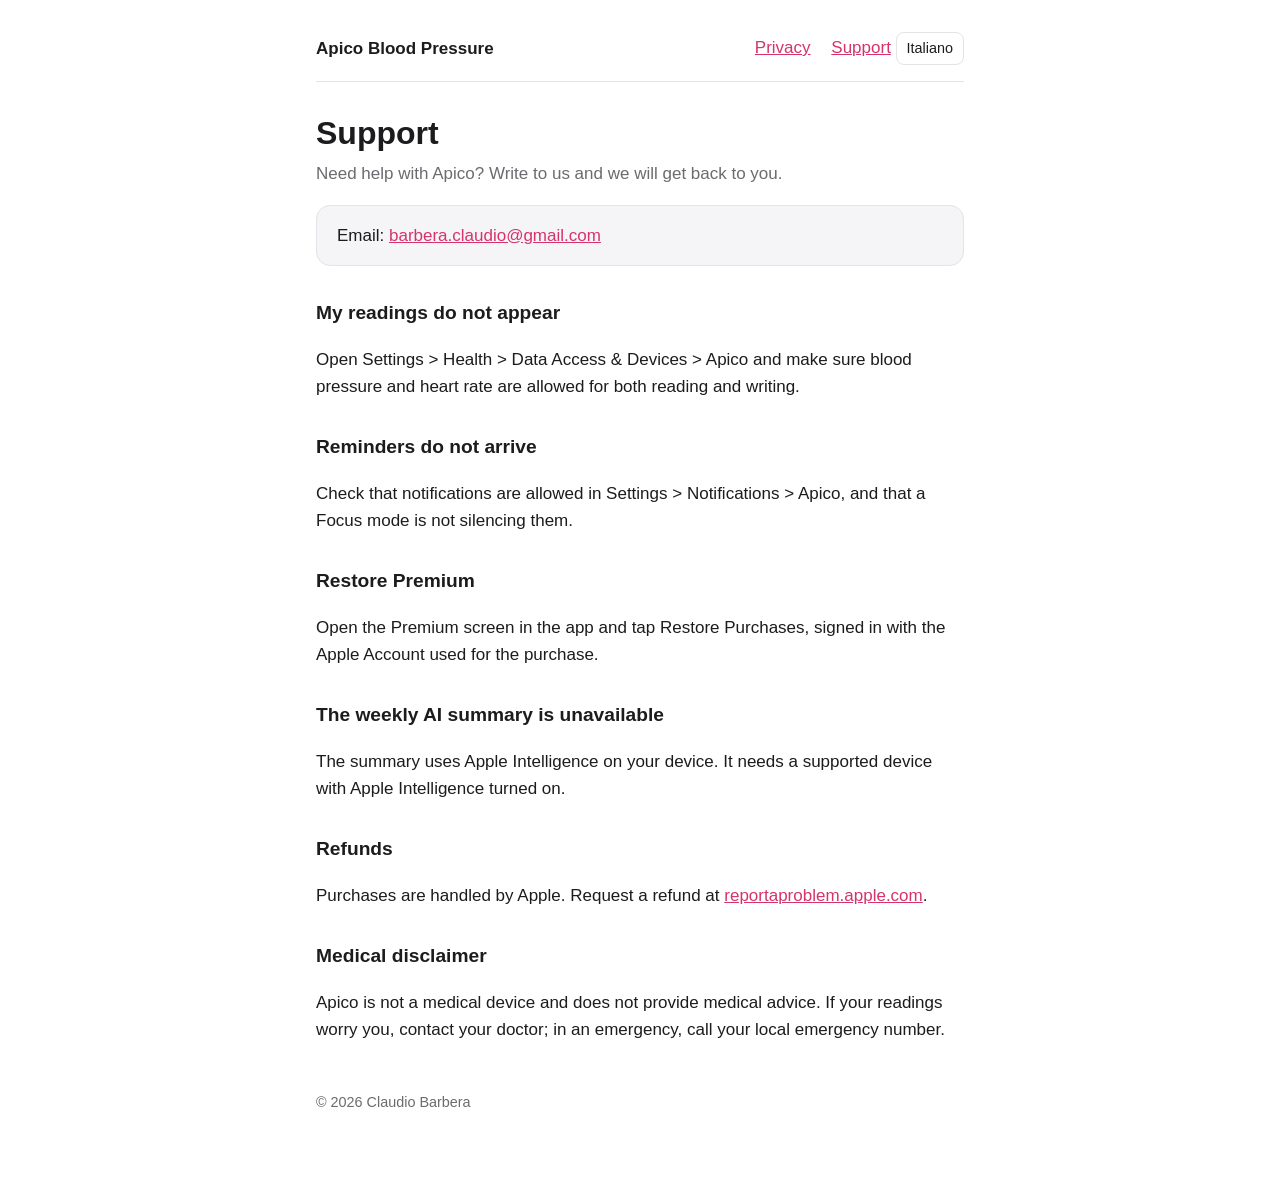
==== support.html @ 615ba4e2 "Add Apico landing, privacy policy and support pages Co-Authored-By: Claude Opus 5.5 <noreply@anthrop" ====
<!doctype html>
<html lang="en" data-lang="en">
<head>
  <meta charset="utf-8">
  <meta name="viewport" content="width=device-width, initial-scale=1">
  <title>Support – Apico Blood Pressure</title>
  <link rel="stylesheet" href="style.css">
  <script src="lang.js"></script>
</head>
<body>
<main>
  <header class="site">
    <a class="brand" href="./">Apico Blood Pressure</a>
    <nav>
      <a href="privacy.html">Privacy</a>
      <a href="support.html"><span lang="en">Support</span><span lang="it">Supporto</span></a>
      <button class="lang" type="button">Italiano</button>
    </nav>
  </header>
  <section lang="en">
    <h1>Support</h1>
    <p class="lead">Need help with Apico? Write to us and we will get back to you.</p>
    <div class="card">Email: <a href="mailto:barbera.claudio@gmail.com?subject=Apico%20Support">barbera.claudio@gmail.com</a></div>

    <h2>My readings do not appear</h2>
    <p>Open Settings &gt; Health &gt; Data Access &amp; Devices &gt; Apico and make sure blood pressure and heart rate are allowed for both reading and writing.</p>

    <h2>Reminders do not arrive</h2>
    <p>Check that notifications are allowed in Settings &gt; Notifications &gt; Apico, and that a Focus mode is not silencing them.</p>

    <h2>Restore Premium</h2>
    <p>Open the Premium screen in the app and tap Restore Purchases, signed in with the Apple Account used for the purchase.</p>

    <h2>The weekly AI summary is unavailable</h2>
    <p>The summary uses Apple Intelligence on your device. It needs a supported device with Apple Intelligence turned on.</p>

    <h2>Refunds</h2>
    <p>Purchases are handled by Apple. Request a refund at <a href="https://reportaproblem.apple.com">reportaproblem.apple.com</a>.</p>

    <h2>Medical disclaimer</h2>
    <p>Apico is not a medical device and does not provide medical advice. If your readings worry you, contact your doctor; in an emergency, call your local emergency number.</p>
  </section>
  <section lang="it">
    <h1>Supporto</h1>
    <p class="lead">Serve aiuto con Apico? Scrivici e ti risponderemo.</p>
    <div class="card">Email: <a href="mailto:barbera.claudio@gmail.com?subject=Supporto%20Apico">barbera.claudio@gmail.com</a></div>

    <h2>Le misurazioni non compaiono</h2>
    <p>Apri Impostazioni &gt; Salute &gt; Accesso ai dati e dispositivi &gt; Apico e verifica che pressione arteriosa e frequenza cardiaca siano consentite sia in lettura sia in scrittura.</p>

    <h2>I promemoria non arrivano</h2>
    <p>Controlla che le notifiche siano consentite in Impostazioni &gt; Notifiche &gt; Apico e che una modalità Full immersion non le stia silenziando.</p>

    <h2>Ripristinare Premium</h2>
    <p>Apri la schermata Premium nell'app e tocca Ripristina acquisti, con lo stesso Apple Account usato per l'acquisto.</p>

    <h2>Il riepilogo AI settimanale non è disponibile</h2>
    <p>Il riepilogo usa Apple Intelligence sul dispositivo. Serve un dispositivo compatibile con Apple Intelligence attivata.</p>

    <h2>Rimborsi</h2>
    <p>Gli acquisti sono gestiti da Apple. Richiedi un rimborso su <a href="https://reportaproblem.apple.com">reportaproblem.apple.com</a>.</p>

    <h2>Avvertenza medica</h2>
    <p>Apico non è un dispositivo medico e non fornisce consulenza medica. Se i tuoi valori ti preoccupano, contatta il tuo medico; in caso di emergenza chiama il numero di emergenza locale.</p>
  </section>
  <footer>© 2026 Claudio Barbera</footer>
</main>
</body>
</html>
---- style.css ----
:root {
  --bg: #ffffff;
  --fg: #1c1c1e;
  --muted: #6b6b70;
  --accent: #d6336c;
  --card: #f5f5f7;
  --border: #e3e3e8;
}
@media (prefers-color-scheme: dark) {
  :root {
    --bg: #111113;
    --fg: #f2f2f7;
    --muted: #a0a0a8;
    --accent: #ff6b9a;
    --card: #1c1c1f;
    --border: #2c2c31;
  }
}
* { box-sizing: border-box; }
body {
  margin: 0;
  background: var(--bg);
  color: var(--fg);
  font: 17px/1.6 -apple-system, BlinkMacSystemFont, "Segoe UI", Roboto, Helvetica, Arial, sans-serif;
}
main { max-width: 680px; margin: 0 auto; padding: 32px 16px 64px; }
header.site {
  display: flex; flex-wrap: wrap; gap: 12px;
  align-items: center; justify-content: space-between;
  margin-bottom: 32px; padding-bottom: 16px;
  border-bottom: 1px solid var(--border);
}
header.site a.brand { font-weight: 700; color: var(--fg); text-decoration: none; }
nav a { margin-left: 16px; }
nav a:first-child { margin-left: 0; }
a { color: var(--accent); }
h1 { font-size: 2rem; line-height: 1.2; margin: 0 0 8px; }
h2 { font-size: 1.2rem; margin: 32px 0 8px; }
p.lead { color: var(--muted); margin-top: 0; }
.card { background: var(--card); border: 1px solid var(--border); border-radius: 14px; padding: 16px 20px; margin: 16px 0; }
ul { padding-left: 20px; }
footer { margin-top: 48px; color: var(--muted); font-size: 0.9rem; }
.lang { border: 1px solid var(--border); background: transparent; color: var(--fg); border-radius: 8px; padding: 4px 10px; font: inherit; font-size: 0.9rem; cursor: pointer; }
html[data-lang="en"] [lang="it"], html[data-lang="it"] [lang="en"] { display: none; }
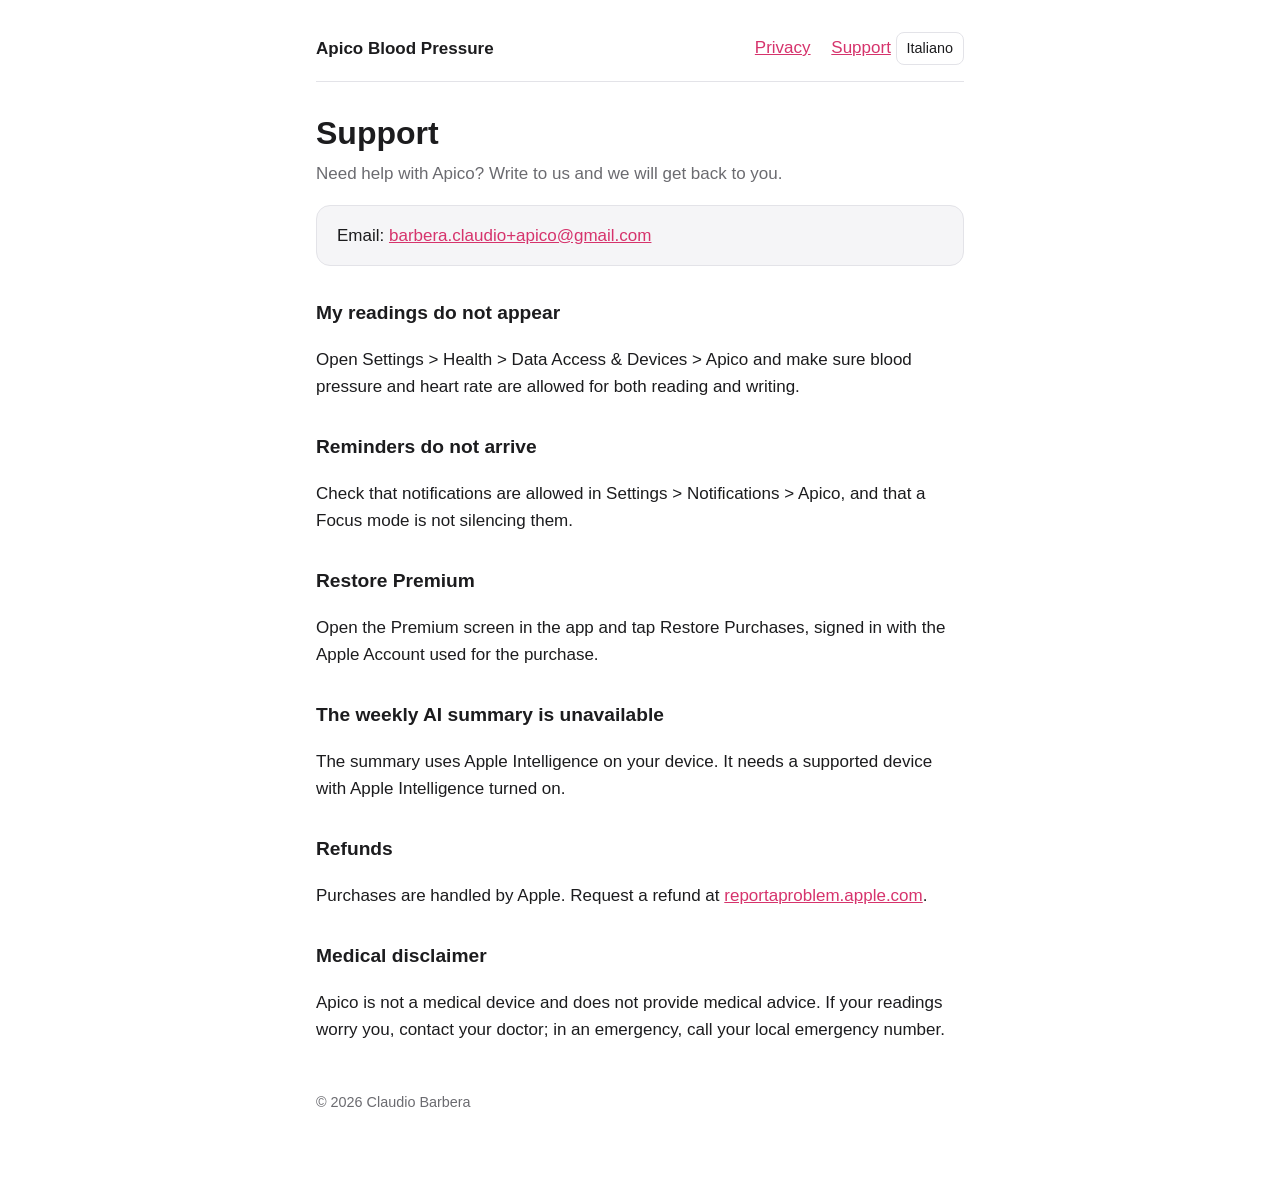
==== commit 915db345: "Use dedicated contact alias Co-Authored-By: Claude Opus 5.5 <noreply@anthropic.com>" ====
--- a/support.html
+++ b/support.html
@@ -20,7 +20,7 @@
   <section lang="en">
     <h1>Support</h1>
     <p class="lead">Need help with Apico? Write to us and we will get back to you.</p>
-    <div class="card">Email: <a href="mailto:barbera.claudio@gmail.com?subject=Apico%20Support">barbera.claudio@gmail.com</a></div>
+    <div class="card">Email: <a href="mailto:barbera.claudio+apico@gmail.com?subject=Apico%20Support">barbera.claudio+apico@gmail.com</a></div>
 
     <h2>My readings do not appear</h2>
     <p>Open Settings &gt; Health &gt; Data Access &amp; Devices &gt; Apico and make sure blood pressure and heart rate are allowed for both reading and writing.</p>
@@ -43,7 +43,7 @@
   <section lang="it">
     <h1>Supporto</h1>
     <p class="lead">Serve aiuto con Apico? Scrivici e ti risponderemo.</p>
-    <div class="card">Email: <a href="mailto:barbera.claudio@gmail.com?subject=Supporto%20Apico">barbera.claudio@gmail.com</a></div>
+    <div class="card">Email: <a href="mailto:barbera.claudio+apico@gmail.com?subject=Supporto%20Apico">barbera.claudio+apico@gmail.com</a></div>
 
     <h2>Le misurazioni non compaiono</h2>
     <p>Apri Impostazioni &gt; Salute &gt; Accesso ai dati e dispositivi &gt; Apico e verifica che pressione arteriosa e frequenza cardiaca siano consentite sia in lettura sia in scrittura.</p>
